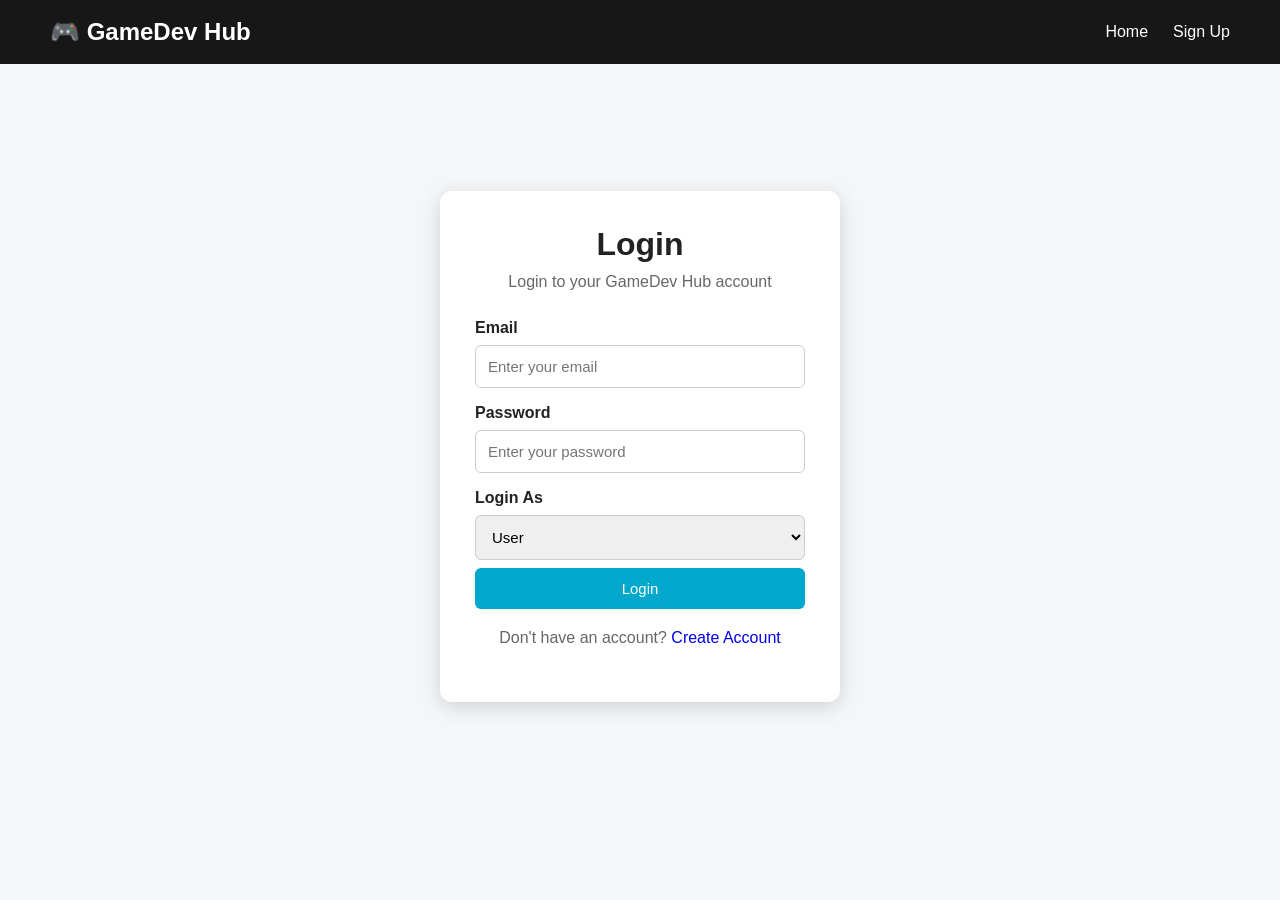
==== admin.html @ 2e7aa478 "Initial project upload" ====
<!DOCTYPE html>
<html lang="en">

<head>

    <meta charset="UTF-8">

    <meta name="viewport"
          content="width=device-width, initial-scale=1.0">

    <title>Admin Dashboard - GameDev Hub</title>

    <link rel="stylesheet" href="style.css">

</head>


<body>


    <header>

        <div class="logo">
            🎮 GameDev Hub
        </div>

        <nav>

            <a href="admin.html">
                Dashboard
            </a>

            <a href="#" onclick="logout()">
                Logout
            </a>

        </nav>

    </header>


    <main class="admin-container">

        <h1>Admin Dashboard</h1>

        <p>
            Welcome, Admin!
        </p>


        <!-- ADMIN OPTIONS -->

        <section class="admin-grid">


            <!-- ADD GAME -->

            <div class="admin-card">

                <h2>➕ Add Game</h2>

                <form onsubmit="addGame(event)">

                    <input
                        type="text"
                        id="gameName"
                        placeholder="Game Name"
                        required
                    >

                    <input
                        type="text"
                        id="developer"
                        placeholder="Developer Name"
                        required
                    >

                    <input
                        type="text"
                        id="genre"
                        placeholder="Genre"
                        required
                    >

                    <button type="submit">
                        Add Game
                    </button>

                </form>

            </div>


            <!-- GAME LIST -->

            <div class="admin-card">

                <h2>🎮 Games</h2>

                <div id="gameList">

                </div>

            </div>


            <!-- USERS -->

            <div class="admin-card">

                <h2>👥 Registered Users</h2>

                <div id="userList">

                </div>

            </div>


        </section>

    </main>


    <script>


        /*
            CHECK ADMIN LOGIN
        */

        if (
            localStorage.getItem("loggedIn") !== "true" ||
            localStorage.getItem("role") !== "admin"
        ) {

            window.location.href = "login.html";

        }


        /*
            ADD GAME
        */

        function addGame(event) {

            event.preventDefault();


            let gameName =
                document.getElementById("gameName").value;

            let developer =
                document.getElementById("developer").value;

            let genre =
                document.getElementById("genre").value;


            let games =
                JSON.parse(
                    localStorage.getItem("games")
                ) || [];


            let game = {

                name: gameName,

                developer: developer,

                genre: genre

            };


            games.push(game);


            localStorage.setItem(
                "games",
                JSON.stringify(games)
            );


            alert("Game added successfully!");


            document.getElementById("gameName").value = "";

            document.getElementById("developer").value = "";

            document.getElementById("genre").value = "";


            displayGames();

        }


        /*
            DISPLAY GAMES
        */

        function displayGames() {

            let games =
                JSON.parse(
                    localStorage.getItem("games")
                ) || [];


            let gameList =
                document.getElementById("gameList");


            gameList.innerHTML = "";


            if (games.length === 0) {

                gameList.innerHTML =
                    "<p>No games available.</p>";

                return;

            }


            games.forEach(function(game, index) {

                gameList.innerHTML += `

                    <div class="game-item">

                        <h3>${game.name}</h3>

                        <p>
                            Developer: ${game.developer}
                        </p>

                        <p>
                            Genre: ${game.genre}
                        </p>

                        <button
                            onclick="deleteGame(${index})">
                            Delete
                        </button>

                    </div>

                `;

            });

        }


        /*
            DELETE GAME
        */

        function deleteGame(index) {

            let games =
                JSON.parse(
                    localStorage.getItem("games")
                ) || [];


            games.splice(index, 1);


            localStorage.setItem(
                "games",
                JSON.stringify(games)
            );


            displayGames();

        }


        /*
            DISPLAY USERS
        */

        function displayUsers() {

            let users =
                JSON.parse(
                    localStorage.getItem("users")
                ) || [];


            let userList =
                document.getElementById("userList");


            userList.innerHTML = "";


            if (users.length === 0) {

                userList.innerHTML =
                    "<p>No registered users.</p>";

                return;

            }


            users.forEach(function(user) {

                userList.innerHTML += `

                    <div class="game-item">

                        <p>
                            <strong>Name:</strong>
                            ${user.name}
                        </p>

                        <p>
                            <strong>Email:</strong>
                            ${user.email}
                        </p>

                    </div>

                `;

            });

        }


        /*
            LOGOUT
        */

        function logout() {

            localStorage.removeItem("loggedIn");

            localStorage.removeItem("role");

            localStorage.removeItem("userEmail");

            window.location.href =
                "index.html";

        }


        /*
            LOAD DATA
        */

        displayGames();

        displayUsers();

    </script>


</body>

</html>
---- style.css ----
/* =========================
   GENERAL
========================= */

* {
    margin: 0;
    padding: 0;
    box-sizing: border-box;
}

body {
    font-family: Arial, sans-serif;

    background: #f4f6f8;

    color: #222;

    min-height: 100vh;
}

a {
    text-decoration: none;
}


/* =========================
   HEADER
========================= */

header {

    display: flex;

    justify-content: space-between;

    align-items: center;

    padding: 18px 50px;

    background: #171717;

    color: white;
}

.logo {

    font-size: 24px;

    font-weight: bold;
}

nav {

    display: flex;

    gap: 25px;

    align-items: center;
}

nav a {

    color: white;

    font-size: 16px;
}

nav a:hover {

    color: #00bcd4;
}


/* =========================
   BUTTON
========================= */

button {

    background: #00a8cc;

    color: white;

    border: none;

    padding: 12px 22px;

    border-radius: 6px;

    cursor: pointer;

    font-size: 15px;

    transition: 0.2s;
}

button:hover {

    background: #0086a3;

    transform: translateY(-1px);
}


/* =========================
   HOME PAGE
========================= */

.hero {

    min-height: 500px;

    display: flex;

    justify-content: center;

    align-items: center;

    text-align: center;

    padding: 40px;
}

.hero-content {

    max-width: 750px;
}

.hero h1 {

    font-size: 50px;

    margin-bottom: 20px;
}

.hero p {

    font-size: 20px;

    line-height: 1.6;

    margin-bottom: 30px;
}

.buttons {

    display: flex;

    justify-content: center;

    gap: 15px;
}


/* =========================
   FEATURES
========================= */

.features {

    display: grid;

    grid-template-columns:
        repeat(3, 1fr);

    gap: 25px;

    padding: 50px;
}

.feature-card {

    background: white;

    padding: 30px;

    border-radius: 10px;

    text-align: center;

    box-shadow:
        0 3px 10px rgba(0, 0, 0, 0.1);
}

.feature-card h2 {

    margin-bottom: 15px;
}

.feature-card p {

    line-height: 1.5;

    margin-bottom: 20px;
}


/* =========================
   LOGIN / SIGNUP
========================= */

.login-container {

    min-height: 85vh;

    display: flex;

    justify-content: center;

    align-items: center;

    padding: 30px;
}

.login-box {

    width: 400px;

    max-width: 100%;

    background: white;

    padding: 35px;

    border-radius: 12px;

    box-shadow:
        0 5px 20px rgba(0, 0, 0, 0.15);
}

.login-box h1 {

    margin-bottom: 10px;

    text-align: center;
}

.login-box > p {

    text-align: center;

    margin-bottom: 20px;

    color: #666;
}

.login-box form {

    display: flex;

    flex-direction: column;

    gap: 8px;
}

.login-box label {

    font-weight: bold;

    margin-top: 8px;
}

input,
select {

    width: 100%;

    padding: 12px;

    border: 1px solid #ccc;

    border-radius: 6px;

    font-size: 15px;

    outline: none;
}

input:focus,
select:focus {

    border-color: #00a8cc;
}


/* =========================
   ADMIN DASHBOARD
========================= */

.admin-container {

    padding: 40px 60px;
}

.admin-container h1 {

    margin-bottom: 10px;
}

.admin-grid {

    display: grid;

    grid-template-columns:
        repeat(3, 1fr);

    gap: 25px;

    margin-top: 30px;
}

.admin-card {

    background: white;

    padding: 25px;

    border-radius: 10px;

    box-shadow:
        0 3px 10px rgba(0, 0, 0, 0.1);
}

.admin-card h2 {

    margin-bottom: 20px;
}

.admin-card form {

    display: flex;

    flex-direction: column;

    gap: 10px;
}

.game-item {

    background: #f1f3f5;

    padding: 15px;

    margin-bottom: 10px;

    border-radius: 6px;
}

.game-item h3 {

    margin-bottom: 8px;
}

.game-item p {

    margin-bottom: 6px;
}


/* =========================
   USER DASHBOARD
========================= */

.user-container {

    padding: 40px 60px;
}

.welcome-box {

    background: white;

    padding: 40px;

    border-radius: 12px;

    text-align: center;

    box-shadow:
        0 3px 10px rgba(0, 0, 0, 0.1);

    margin-bottom: 30px;
}

.welcome-box h1 {

    margin-bottom: 15px;

    font-size: 35px;
}

.welcome-box p {

    margin-bottom: 25px;

    color: #666;
}

.user-features {

    display: grid;

    grid-template-columns:
        repeat(3, 1fr);

    gap: 25px;
}

.big-icon {

    font-size: 50px;

    margin-bottom: 15px;
}


/* =========================
   GAMES PAGE
========================= */

.games-container {

    padding: 40px 60px;
}

.page-title {

    text-align: center;

    margin-bottom: 30px;
}

.page-title h1 {

    font-size: 38px;

    margin-bottom: 10px;
}

.page-title p {

    color: #666;
}


/* SEARCH */

.search-box {

    max-width: 600px;

    margin: 0 auto 35px;
}

.search-box input {

    padding: 15px;

    font-size: 16px;
}


/* GAME GRID */

.games-grid {

    display: grid;

    grid-template-columns:
        repeat(3, 1fr);

    gap: 25px;
}


/* GAME CARD */

.game-card {

    background: white;

    border-radius: 12px;

    overflow: hidden;

    box-shadow:
        0 4px 12px rgba(0, 0, 0, 0.1);

    transition: 0.2s;
}

.game-card:hover {

    transform: translateY(-5px);
}

.game-image {

    height: 150px;

    background: #171717;

    color: white;

    display: flex;

    justify-content: center;

    align-items: center;

    font-size: 60px;
}

.game-content {

    padding: 20px;
}

.game-content h2 {

    margin-bottom: 12px;
}

.game-content p {

    margin-bottom: 8px;

    color: #555;
}

.game-content button {

    margin-top: 10px;
}


/* NO GAMES */

.no-games {

    grid-column: 1 / -1;

    text-align: center;

    padding: 60px;

    background: white;

    border-radius: 10px;
}


/* =========================
   FOOTER
========================= */

footer {

    text-align: center;

    padding: 20px;

    background: #171717;

    color: white;

    margin-top: 40px;
}


/* =========================
   MOBILE
========================= */

@media (max-width: 900px) {

    .features,
    .admin-grid,
    .user-features,
    .games-grid {

        grid-template-columns: 1fr 1fr;
    }

}


@media (max-width: 600px) {

    header {

        flex-direction: column;

        gap: 15px;

        padding: 20px;
    }

    nav {

        gap: 15px;

        flex-wrap: wrap;

        justify-content: center;
    }

    .features,
    .admin-grid,
    .user-features,
    .games-grid {

        grid-template-columns: 1fr;
    }

    .hero h1 {

        font-size: 35px;
    }

    .hero p {

        font-size: 17px;
    }

    .admin-container,
    .user-container,
    .games-container {

        padding: 25px 20px;
    }

    .welcome-box h1 {

        font-size: 28px;
    }

}
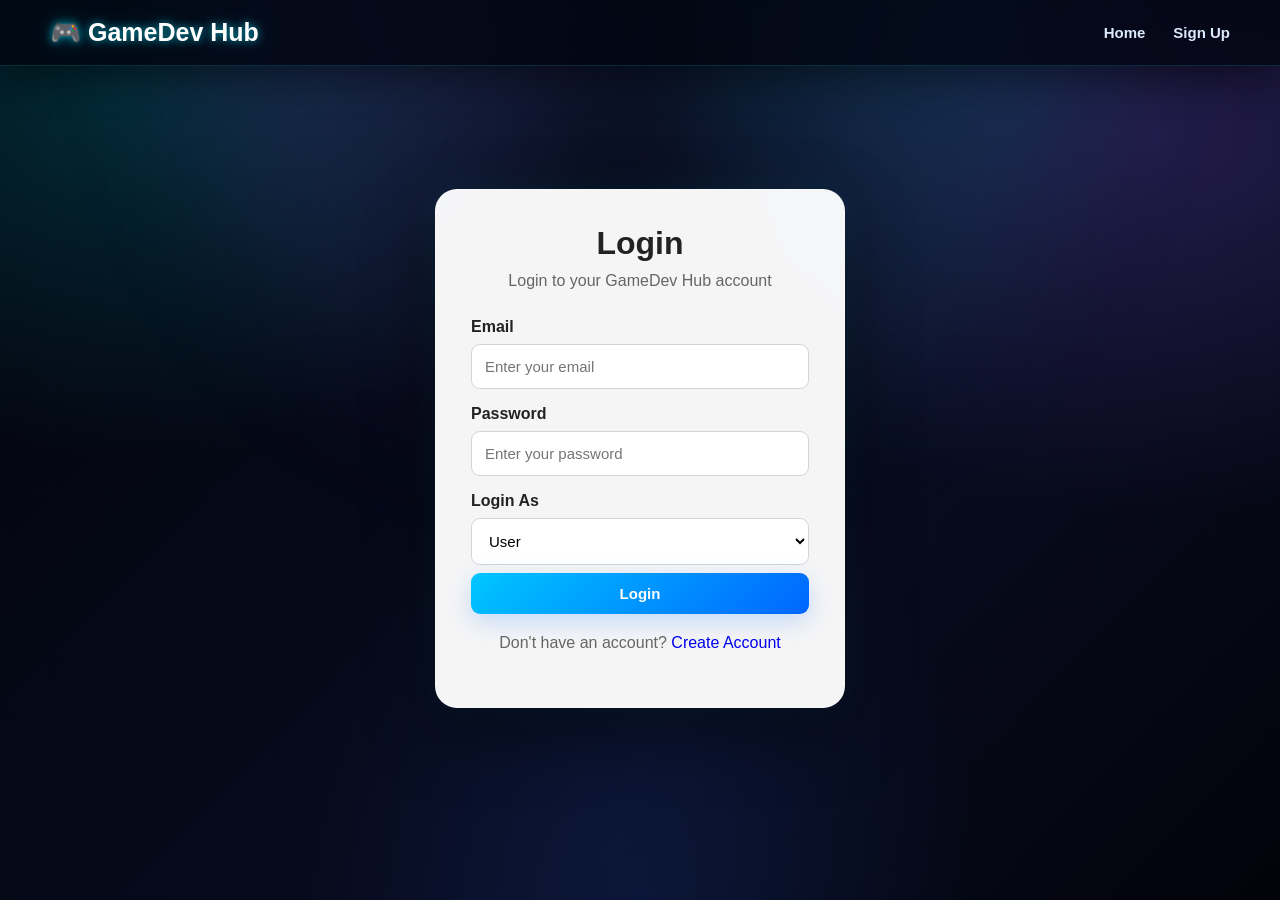
==== commit ae020a84: "Updated gaming frontend project" ====
--- a/admin.html
+++ b/admin.html
@@ -18,353 +18,401 @@
 <body>
 
 
-    <header>
-
-        <div class="logo">
-            🎮 GameDev Hub
-        </div>
-
-        <nav>
-
-            <a href="admin.html">
-                Dashboard
-            </a>
-
-            <a href="#" onclick="logout()">
-                Logout
-            </a>
-
-        </nav>
-
-    </header>
-
-
-    <main class="admin-container">
-
-        <h1>Admin Dashboard</h1>
-
-        <p>
-            Welcome, Admin!
-        </p>
-
-
-        <!-- ADMIN OPTIONS -->
-
-        <section class="admin-grid">
-
-
-            <!-- ADD GAME -->
-
-            <div class="admin-card">
-
-                <h2>➕ Add Game</h2>
-
-                <form onsubmit="addGame(event)">
+<!-- =========================================
+     HEADER
+========================================= -->
+
+<header>
+
+    <div class="logo">
+        🎮 GameDev Hub
+    </div>
+
+    <nav>
+
+        <a href="admin.html">
+            Dashboard
+        </a>
+
+        <a href="index.html"
+           onclick="logout()">
+            Logout
+        </a>
+
+    </nav>
+
+</header>
+
+
+
+<!-- =========================================
+     ADMIN DASHBOARD
+========================================= -->
+
+<main class="admin-container">
+
+
+    <!-- HEADER -->
+
+    <div class="admin-heading">
+
+        <div>
+
+            <div class="admin-badge">
+                ⚡ ADMIN CONTROL CENTER
+            </div>
+
+            <h1>
+                Admin Dashboard
+            </h1>
+
+            <p>
+                Manage games, tournaments and registered users.
+            </p>
+
+        </div>
+
+    </div>
+
+
+
+    <!-- =====================================
+         STATS
+    ====================================== -->
+
+    <section class="admin-stats">
+
+
+        <div class="stat-card">
+
+            <div class="stat-icon">
+                🎮
+            </div>
+
+            <div>
+
+                <span>
+                    Total Games
+                </span>
+
+                <strong id="gameCount">
+                    0
+                </strong>
+
+            </div>
+
+        </div>
+
+
+
+        <div class="stat-card">
+
+            <div class="stat-icon">
+                🏆
+            </div>
+
+            <div>
+
+                <span>
+                    Tournaments
+                </span>
+
+                <strong id="matchCount">
+                    0
+                </strong>
+
+            </div>
+
+        </div>
+
+
+
+        <div class="stat-card">
+
+            <div class="stat-icon">
+                👥
+            </div>
+
+            <div>
+
+                <span>
+                    Registered Users
+                </span>
+
+                <strong id="userCount">
+                    0
+                </strong>
+
+            </div>
+
+        </div>
+
+
+    </section>
+
+
+
+    <!-- =====================================
+         ADMIN GRID
+    ====================================== -->
+
+    <section class="admin-grid">
+
+
+        <!-- =================================
+             ADD GAME
+        ================================== -->
+
+        <div class="admin-card">
+
+            <div class="card-icon">
+                🎮
+            </div>
+
+            <h2>
+                Add New Game
+            </h2>
+
+            <p class="card-description">
+                Add a new game to the GameDev Hub platform.
+            </p>
+
+
+            <form onsubmit="addGame(event)">
+
+
+                <input
+                    type="text"
+                    id="gameName"
+                    placeholder="Game Name"
+                    required
+                >
+
+
+                <input
+                    type="text"
+                    id="developer"
+                    placeholder="Developer Name"
+                    required
+                >
+
+
+                <input
+                    type="text"
+                    id="genre"
+                    placeholder="Genre"
+                    required
+                >
+
+
+                <button type="submit">
+                    ➕ Add Game
+                </button>
+
+
+            </form>
+
+        </div>
+
+
+
+        <!-- =================================
+             CREATE MATCH
+        ================================== -->
+
+        <div class="admin-card match-admin-card">
+
+            <div class="card-icon match-icon">
+                🏆
+            </div>
+
+            <h2>
+                Create Tournament
+            </h2>
+
+            <p class="card-description">
+                Create a new gaming tournament with prize pool and venue.
+            </p>
+
+
+            <form onsubmit="createMatch(event)">
+
+
+                <input
+                    type="text"
+                    id="matchName"
+                    placeholder="Tournament Name"
+                    required
+                >
+
+
+                <input
+                    type="text"
+                    id="matchGame"
+                    placeholder="Game Name e.g. BGMI"
+                    required
+                >
+
+
+                <div class="form-row">
 
                     <input
-                        type="text"
-                        id="gameName"
-                        placeholder="Game Name"
+                        type="number"
+                        id="prizePool"
+                        placeholder="Prize Pool ₹"
+                        min="0"
                         required
                     >
 
+
                     <input
-                        type="text"
-                        id="developer"
-                        placeholder="Developer Name"
+                        type="number"
+                        id="entryFee"
+                        placeholder="Entry Fee ₹"
+                        min="0"
                         required
                     >
 
+                </div>
+
+
+                <input
+                    type="text"
+                    id="venue"
+                    placeholder="Venue"
+                    required
+                >
+
+
+                <div class="form-row">
+
                     <input
-                        type="text"
-                        id="genre"
-                        placeholder="Genre"
+                        type="date"
+                        id="matchDate"
                         required
                     >
 
-                    <button type="submit">
-                        Add Game
-                    </button>
-
-                </form>
-
-            </div>
-
-
-            <!-- GAME LIST -->
-
-            <div class="admin-card">
-
-                <h2>🎮 Games</h2>
-
-                <div id="gameList">
+
+                    <input
+                        type="time"
+                        id="matchTime"
+                        required
+                    >
 
                 </div>
 
-            </div>
-
-
-            <!-- USERS -->
-
-            <div class="admin-card">
-
-                <h2>👥 Registered Users</h2>
-
-                <div id="userList">
-
-                </div>
-
-            </div>
-
-
-        </section>
-
-    </main>
-
-
-    <script>
-
-
-        /*
-            CHECK ADMIN LOGIN
-        */
-
-        if (
-            localStorage.getItem("loggedIn") !== "true" ||
-            localStorage.getItem("role") !== "admin"
-        ) {
-
-            window.location.href = "login.html";
-
-        }
-
-
-        /*
-            ADD GAME
-        */
-
-        function addGame(event) {
-
-            event.preventDefault();
-
-
-            let gameName =
-                document.getElementById("gameName").value;
-
-            let developer =
-                document.getElementById("developer").value;
-
-            let genre =
-                document.getElementById("genre").value;
-
-
-            let games =
-                JSON.parse(
-                    localStorage.getItem("games")
-                ) || [];
-
-
-            let game = {
-
-                name: gameName,
-
-                developer: developer,
-
-                genre: genre
-
-            };
-
-
-            games.push(game);
-
-
-            localStorage.setItem(
-                "games",
-                JSON.stringify(games)
-            );
-
-
-            alert("Game added successfully!");
-
-
-            document.getElementById("gameName").value = "";
-
-            document.getElementById("developer").value = "";
-
-            document.getElementById("genre").value = "";
-
-
-            displayGames();
-
-        }
-
-
-        /*
-            DISPLAY GAMES
-        */
-
-        function displayGames() {
-
-            let games =
-                JSON.parse(
-                    localStorage.getItem("games")
-                ) || [];
-
-
-            let gameList =
-                document.getElementById("gameList");
-
-
-            gameList.innerHTML = "";
-
-
-            if (games.length === 0) {
-
-                gameList.innerHTML =
-                    "<p>No games available.</p>";
-
-                return;
-
-            }
-
-
-            games.forEach(function(game, index) {
-
-                gameList.innerHTML += `
-
-                    <div class="game-item">
-
-                        <h3>${game.name}</h3>
-
-                        <p>
-                            Developer: ${game.developer}
-                        </p>
-
-                        <p>
-                            Genre: ${game.genre}
-                        </p>
-
-                        <button
-                            onclick="deleteGame(${index})">
-                            Delete
-                        </button>
-
-                    </div>
-
-                `;
-
-            });
-
-        }
-
-
-        /*
-            DELETE GAME
-        */
-
-        function deleteGame(index) {
-
-            let games =
-                JSON.parse(
-                    localStorage.getItem("games")
-                ) || [];
-
-
-            games.splice(index, 1);
-
-
-            localStorage.setItem(
-                "games",
-                JSON.stringify(games)
-            );
-
-
-            displayGames();
-
-        }
-
-
-        /*
-            DISPLAY USERS
-        */
-
-        function displayUsers() {
-
-            let users =
-                JSON.parse(
-                    localStorage.getItem("users")
-                ) || [];
-
-
-            let userList =
-                document.getElementById("userList");
-
-
-            userList.innerHTML = "";
-
-
-            if (users.length === 0) {
-
-                userList.innerHTML =
-                    "<p>No registered users.</p>";
-
-                return;
-
-            }
-
-
-            users.forEach(function(user) {
-
-                userList.innerHTML += `
-
-                    <div class="game-item">
-
-                        <p>
-                            <strong>Name:</strong>
-                            ${user.name}
-                        </p>
-
-                        <p>
-                            <strong>Email:</strong>
-                            ${user.email}
-                        </p>
-
-                    </div>
-
-                `;
-
-            });
-
-        }
-
-
-        /*
-            LOGOUT
-        */
-
-        function logout() {
-
-            localStorage.removeItem("loggedIn");
-
-            localStorage.removeItem("role");
-
-            localStorage.removeItem("userEmail");
-
-            window.location.href =
-                "index.html";
-
-        }
-
-
-        /*
-            LOAD DATA
-        */
-
-        displayGames();
-
-        displayUsers();
-
-    </script>
+
+                <input
+                    type="number"
+                    id="maxPlayers"
+                    placeholder="Maximum Players"
+                    min="1"
+                    required
+                >
+
+
+                <button
+                    type="submit"
+                    class="create-match-btn">
+
+                    🏆 Create Tournament
+
+                </button>
+
+
+            </form>
+
+        </div>
+
+
+
+        <!-- =================================
+             GAMES
+        ================================== -->
+
+        <div class="admin-card">
+
+            <div class="card-icon">
+                🎮
+            </div>
+
+            <h2>
+                Available Games
+            </h2>
+
+            <div id="gameList">
+
+            </div>
+
+        </div>
+
+
+
+        <!-- =================================
+             MATCHES
+        ================================== -->
+
+        <div class="admin-card">
+
+            <div class="card-icon">
+                🏆
+            </div>
+
+            <h2>
+                Tournaments
+            </h2>
+
+            <div id="matchList">
+
+            </div>
+
+        </div>
+
+
+
+        <!-- =================================
+             USERS
+        ================================== -->
+
+        <div class="admin-card admin-wide">
+
+            <div class="card-icon">
+                👥
+            </div>
+
+            <h2>
+                Registered Users
+            </h2>
+
+            <div id="userList">
+
+            </div>
+
+        </div>
+
+
+    </section>
+
+
+</main>
+
+
+
+<!-- =========================================
+     FOOTER
+========================================= -->
+
+<footer>
+
+    <p>
+        © 2026 GameDev Hub | SDC Project
+    </p>
+
+</footer>
+
+
+
+<script src="script.js"></script>
 
 
 </body>
--- a/style.css
+++ b/style.css
@@ -1,638 +1,3301 @@
-/* =========================
-   GENERAL
-========================= */
+/* =====================================================
+   GAMEDEV HUB
+   PREMIUM ESPORTS / GAMING UI
+===================================================== */
+
+
+/* =====================================================
+   RESET
+===================================================== */
 
 * {
+
     margin: 0;
+
     padding: 0;
+
     box-sizing: border-box;
-}
+
+}
+
+
+html {
+
+    scroll-behavior: smooth;
+
+}
+
 
 body {
-    font-family: Arial, sans-serif;
-
-    background: #f4f6f8;
-
-    color: #222;
+
+    font-family:
+        Arial,
+        Helvetica,
+        sans-serif;
 
     min-height: 100vh;
-}
+
+    color: #ffffff;
+
+    overflow-x: hidden;
+
+    position: relative;
+
+    background:
+
+        radial-gradient(
+            ellipse at 10% 10%,
+            rgba(0, 229, 255, 0.17),
+            transparent 32%
+        ),
+
+        radial-gradient(
+            ellipse at 90% 15%,
+            rgba(139, 92, 246, 0.20),
+            transparent 35%
+        ),
+
+        radial-gradient(
+            ellipse at 50% 100%,
+            rgba(37, 99, 235, 0.14),
+            transparent 38%
+        ),
+
+        linear-gradient(
+            135deg,
+            #02030a 0%,
+            #050816 35%,
+            #080b1e 65%,
+            #02030a 100%
+        );
+
+    background-attachment:
+        fixed;
+
+}
+
 
 a {
+
     text-decoration: none;
-}
-
-
-/* =========================
+
+}
+
+
+/* =====================================================
+   FUTURISTIC GRID
+===================================================== */
+
+body::before {
+
+    content: "";
+
+    position: fixed;
+
+    inset: 0;
+
+    pointer-events: none;
+
+    z-index: -5;
+
+    opacity: 0.30;
+
+    background-image:
+
+        linear-gradient(
+            rgba(0, 229, 255, 0.06) 1px,
+            transparent 1px
+        ),
+
+        linear-gradient(
+            90deg,
+            rgba(0, 229, 255, 0.06) 1px,
+            transparent 1px
+        );
+
+    background-size:
+        55px 55px;
+
+    mask-image:
+        linear-gradient(
+            to bottom,
+            black 0%,
+            rgba(0,0,0,0.7) 55%,
+            transparent 100%
+        );
+
+}
+
+
+/* =====================================================
+   MOVING AURORA
+===================================================== */
+
+body::after {
+
+    content: "";
+
+    position: fixed;
+
+    width: 900px;
+
+    height: 900px;
+
+    top: -430px;
+
+    left: 50%;
+
+    transform:
+        translateX(-50%);
+
+    border-radius: 50%;
+
+    pointer-events: none;
+
+    z-index: -4;
+
+    background:
+
+        conic-gradient(
+            from 0deg,
+            transparent,
+            rgba(0,229,255,0.13),
+            transparent,
+            rgba(139,92,246,0.16),
+            transparent
+        );
+
+    filter:
+        blur(70px);
+
+    animation:
+        aurora 20s linear infinite;
+
+}
+
+
+@keyframes aurora {
+
+    0% {
+
+        transform:
+            translateX(-50%)
+            rotate(0deg)
+            scale(1);
+
+    }
+
+    50% {
+
+        transform:
+            translateX(-50%)
+            rotate(180deg)
+            scale(1.15);
+
+    }
+
+    100% {
+
+        transform:
+            translateX(-50%)
+            rotate(360deg)
+            scale(1);
+
+    }
+
+}
+
+
+/* =====================================================
    HEADER
-========================= */
+===================================================== */
 
 header {
 
-    display: flex;
-
-    justify-content: space-between;
-
-    align-items: center;
-
-    padding: 18px 50px;
-
-    background: #171717;
-
-    color: white;
-}
+    display:
+        flex;
+
+    justify-content:
+        space-between;
+
+    align-items:
+        center;
+
+    padding:
+        18px 50px;
+
+    background:
+        rgba(2,4,15,0.80);
+
+    backdrop-filter:
+        blur(20px);
+
+    -webkit-backdrop-filter:
+        blur(20px);
+
+    border-bottom:
+        1px solid
+        rgba(0,229,255,0.16);
+
+    box-shadow:
+        0 10px 40px
+        rgba(0,0,0,0.45);
+
+    position:
+        sticky;
+
+    top:
+        0;
+
+    z-index:
+        1000;
+
+}
+
 
 .logo {
 
-    font-size: 24px;
-
-    font-weight: bold;
-}
+    font-size:
+        25px;
+
+    font-weight:
+        bold;
+
+    color:
+        #ffffff;
+
+    text-shadow:
+
+        0 0 8px
+        rgba(0,229,255,0.65),
+
+        0 0 25px
+        rgba(0,229,255,0.25);
+
+    animation:
+        logoGlow 3s ease-in-out infinite;
+
+}
+
+
+@keyframes logoGlow {
+
+    0%,
+    100% {
+
+        text-shadow:
+            0 0 8px
+            rgba(0,229,255,0.5);
+
+    }
+
+    50% {
+
+        text-shadow:
+
+            0 0 10px
+            rgba(0,229,255,0.9),
+
+            0 0 30px
+            rgba(0,229,255,0.45);
+
+    }
+
+}
+
 
 nav {
 
-    display: flex;
-
-    gap: 25px;
-
-    align-items: center;
-}
+    display:
+        flex;
+
+    gap:
+        28px;
+
+    align-items:
+        center;
+
+}
+
 
 nav a {
 
-    color: white;
-
-    font-size: 16px;
-}
+    color:
+        #dbeafe;
+
+    font-size:
+        15px;
+
+    font-weight:
+        600;
+
+    position:
+        relative;
+
+    transition:
+        0.3s;
+
+}
+
+
+nav a::after {
+
+    content:
+        "";
+
+    position:
+        absolute;
+
+    width:
+        0;
+
+    height:
+        2px;
+
+    left:
+        0;
+
+    bottom:
+        -7px;
+
+    background:
+        #00e5ff;
+
+    box-shadow:
+        0 0 10px
+        #00e5ff;
+
+    transition:
+        0.3s;
+
+}
+
 
 nav a:hover {
 
-    color: #00bcd4;
-}
-
-
-/* =========================
-   BUTTON
-========================= */
+    color:
+        #00e5ff;
+
+}
+
+
+nav a:hover::after,
+nav .active-link::after {
+
+    width:
+        100%;
+
+}
+
+
+/* =====================================================
+   BUTTONS
+===================================================== */
 
 button {
 
-    background: #00a8cc;
-
-    color: white;
-
-    border: none;
-
-    padding: 12px 22px;
-
-    border-radius: 6px;
-
-    cursor: pointer;
-
-    font-size: 15px;
-
-    transition: 0.2s;
-}
+    border:
+        none;
+
+    padding:
+        12px 22px;
+
+    border-radius:
+        9px;
+
+    cursor:
+        pointer;
+
+    color:
+        white;
+
+    font-size:
+        15px;
+
+    font-weight:
+        700;
+
+    background:
+
+        linear-gradient(
+            135deg,
+            #00c6ff,
+            #0066ff
+        );
+
+    box-shadow:
+
+        0 8px 25px
+        rgba(0,114,255,0.20);
+
+    transition:
+        0.3s;
+
+}
+
 
 button:hover {
 
-    background: #0086a3;
-
-    transform: translateY(-1px);
-}
-
-
-/* =========================
-   HOME PAGE
-========================= */
+    transform:
+        translateY(-3px);
+
+    box-shadow:
+
+        0 12px 35px
+        rgba(0,198,255,0.30);
+
+}
+
+
+button:disabled {
+
+    cursor:
+        not-allowed;
+
+    opacity:
+        0.7;
+
+    transform:
+        none;
+
+    box-shadow:
+        none;
+
+}
+
+
+/* =====================================================
+   HOME
+===================================================== */
 
 .hero {
 
-    min-height: 500px;
-
-    display: flex;
-
-    justify-content: center;
-
-    align-items: center;
-
-    text-align: center;
-
-    padding: 40px;
-}
+    min-height:
+        570px;
+
+    display:
+        flex;
+
+    justify-content:
+        center;
+
+    align-items:
+        center;
+
+    text-align:
+        center;
+
+    padding:
+        50px 25px;
+
+}
+
 
 .hero-content {
 
-    max-width: 750px;
-}
+    max-width:
+        850px;
+
+}
+
 
 .hero h1 {
 
-    font-size: 50px;
-
-    margin-bottom: 20px;
-}
+    font-size:
+        58px;
+
+    margin-bottom:
+        20px;
+
+    background:
+
+        linear-gradient(
+            90deg,
+            #ffffff,
+            #00e5ff,
+            #8b5cf6,
+            #ffffff
+        );
+
+    background-size:
+        250% auto;
+
+    -webkit-background-clip:
+        text;
+
+    background-clip:
+        text;
+
+    -webkit-text-fill-color:
+        transparent;
+
+    animation:
+        titleShine 5s linear infinite;
+
+}
+
+
+@keyframes titleShine {
+
+    0% {
+
+        background-position:
+            0% center;
+
+    }
+
+    100% {
+
+        background-position:
+            250% center;
+
+    }
+
+}
+
 
 .hero p {
 
-    font-size: 20px;
-
-    line-height: 1.6;
-
-    margin-bottom: 30px;
-}
+    color:
+        #b8c5dc;
+
+    font-size:
+        19px;
+
+    line-height:
+        1.7;
+
+    margin-bottom:
+        30px;
+
+}
+
 
 .buttons {
 
-    display: flex;
-
-    justify-content: center;
-
-    gap: 15px;
-}
-
-
-/* =========================
+    display:
+        flex;
+
+    justify-content:
+        center;
+
+    gap:
+        15px;
+
+    flex-wrap:
+        wrap;
+
+}
+
+
+/* =====================================================
    FEATURES
-========================= */
+===================================================== */
 
 .features {
 
-    display: grid;
+    display:
+        grid;
 
     grid-template-columns:
-        repeat(3, 1fr);
-
-    gap: 25px;
-
-    padding: 50px;
-}
+        repeat(3,1fr);
+
+    gap:
+        25px;
+
+    padding:
+        50px;
+
+    max-width:
+        1400px;
+
+    margin:
+        auto;
+
+}
+
 
 .feature-card {
 
-    background: white;
-
-    padding: 30px;
-
-    border-radius: 10px;
-
-    text-align: center;
+    background:
+
+        linear-gradient(
+            145deg,
+            rgba(255,255,255,0.08),
+            rgba(255,255,255,0.025)
+        );
+
+    padding:
+        35px;
+
+    border-radius:
+        20px;
+
+    text-align:
+        center;
+
+    border:
+        1px solid
+        rgba(255,255,255,0.08);
+
+    backdrop-filter:
+        blur(15px);
 
     box-shadow:
-        0 3px 10px rgba(0, 0, 0, 0.1);
-}
+        0 20px 50px
+        rgba(0,0,0,0.25);
+
+    transition:
+        0.35s;
+
+}
+
+
+.feature-card:hover {
+
+    transform:
+        translateY(-10px);
+
+    border-color:
+        rgba(0,229,255,0.35);
+
+    box-shadow:
+
+        0 25px 60px
+        rgba(0,0,0,0.35),
+
+        0 0 30px
+        rgba(0,229,255,0.08);
+
+}
+
 
 .feature-card h2 {
 
-    margin-bottom: 15px;
-}
+    margin-bottom:
+        15px;
+
+}
+
 
 .feature-card p {
 
-    line-height: 1.5;
-
-    margin-bottom: 20px;
-}
-
-
-/* =========================
-   LOGIN / SIGNUP
-========================= */
+    color:
+        #aab7cc;
+
+    line-height:
+        1.6;
+
+    margin-bottom:
+        20px;
+
+}
+
+
+/* =====================================================
+   LOGIN
+===================================================== */
 
 .login-container {
 
-    min-height: 85vh;
-
-    display: flex;
-
-    justify-content: center;
-
-    align-items: center;
-
-    padding: 30px;
-}
+    min-height:
+        85vh;
+
+    display:
+        flex;
+
+    justify-content:
+        center;
+
+    align-items:
+        center;
+
+    padding:
+        30px;
+
+}
+
 
 .login-box {
 
-    width: 400px;
-
-    max-width: 100%;
-
-    background: white;
-
-    padding: 35px;
-
-    border-radius: 12px;
+    width:
+        410px;
+
+    max-width:
+        100%;
+
+    padding:
+        35px;
+
+    border-radius:
+        22px;
+
+    background:
+        rgba(255,255,255,0.96);
+
+    color:
+        #222;
 
     box-shadow:
-        0 5px 20px rgba(0, 0, 0, 0.15);
-}
+
+        0 25px 70px
+        rgba(0,0,0,0.45),
+
+        0 0 35px
+        rgba(0,229,255,0.08);
+
+    border:
+        1px solid
+        rgba(255,255,255,0.3);
+
+    backdrop-filter:
+        blur(20px);
+
+}
+
 
 .login-box h1 {
 
-    margin-bottom: 10px;
-
-    text-align: center;
-}
+    text-align:
+        center;
+
+    margin-bottom:
+        10px;
+
+}
+
 
 .login-box > p {
 
-    text-align: center;
-
-    margin-bottom: 20px;
-
-    color: #666;
-}
+    text-align:
+        center;
+
+    color:
+        #666;
+
+    margin-bottom:
+        20px;
+
+}
+
 
 .login-box form {
 
-    display: flex;
-
-    flex-direction: column;
-
-    gap: 8px;
-}
+    display:
+        flex;
+
+    flex-direction:
+        column;
+
+    gap:
+        8px;
+
+}
+
 
 .login-box label {
 
-    font-weight: bold;
-
-    margin-top: 8px;
-}
+    font-weight:
+        bold;
+
+    margin-top:
+        8px;
+
+}
+
 
 input,
 select {
 
-    width: 100%;
-
-    padding: 12px;
-
-    border: 1px solid #ccc;
-
-    border-radius: 6px;
-
-    font-size: 15px;
-
-    outline: none;
-}
+    width:
+        100%;
+
+    padding:
+        13px;
+
+    border:
+        1px solid
+        #d1d5db;
+
+    border-radius:
+        9px;
+
+    font-size:
+        15px;
+
+    outline:
+        none;
+
+    background:
+        #ffffff;
+
+    transition:
+        0.3s;
+
+}
+
 
 input:focus,
 select:focus {
 
-    border-color: #00a8cc;
-}
-
-
-/* =========================
-   ADMIN DASHBOARD
-========================= */
+    border-color:
+        #00bcd4;
+
+    box-shadow:
+        0 0 0 3px
+        rgba(0,188,212,0.12);
+
+}
+
+
+/* =====================================================
+   ADMIN
+===================================================== */
 
 .admin-container {
 
-    padding: 40px 60px;
-}
-
-.admin-container h1 {
-
-    margin-bottom: 10px;
-}
+    max-width:
+        1500px;
+
+    margin:
+        auto;
+
+    padding:
+        45px 55px;
+
+}
+
+
+.admin-heading {
+
+    margin-bottom:
+        30px;
+
+}
+
+
+.admin-heading h1 {
+
+    font-size:
+        40px;
+
+    margin:
+        12px 0 8px;
+
+}
+
+
+.admin-heading p {
+
+    color:
+        #94a3b8;
+
+}
+
+
+.admin-badge {
+
+    display:
+        inline-block;
+
+    padding:
+        8px 14px;
+
+    border-radius:
+        30px;
+
+    font-size:
+        11px;
+
+    font-weight:
+        bold;
+
+    letter-spacing:
+        1px;
+
+    background:
+        rgba(0,229,255,0.10);
+
+    color:
+        #67e8f9;
+
+    border:
+        1px solid
+        rgba(0,229,255,0.25);
+
+}
+
+
+/* =====================================================
+   ADMIN STATS
+===================================================== */
+
+.admin-stats {
+
+    display:
+        grid;
+
+    grid-template-columns:
+        repeat(3,1fr);
+
+    gap:
+        20px;
+
+    margin-bottom:
+        28px;
+
+}
+
+
+.stat-card {
+
+    display:
+        flex;
+
+    align-items:
+        center;
+
+    gap:
+        15px;
+
+    padding:
+        20px;
+
+    border-radius:
+        18px;
+
+    background:
+
+        linear-gradient(
+            135deg,
+            rgba(255,255,255,0.08),
+            rgba(255,255,255,0.025)
+        );
+
+    border:
+        1px solid
+        rgba(255,255,255,0.08);
+
+    backdrop-filter:
+        blur(15px);
+
+}
+
+
+.stat-icon {
+
+    width:
+        52px;
+
+    height:
+        52px;
+
+    display:
+        flex;
+
+    justify-content:
+        center;
+
+    align-items:
+        center;
+
+    border-radius:
+        14px;
+
+    background:
+        rgba(0,229,255,0.10);
+
+    font-size:
+        25px;
+
+}
+
+
+.stat-card span {
+
+    display:
+        block;
+
+    color:
+        #94a3b8;
+
+    font-size:
+        12px;
+
+    margin-bottom:
+        4px;
+
+}
+
+
+.stat-card strong {
+
+    font-size:
+        26px;
+
+}
+
+
+/* =====================================================
+   ADMIN GRID
+===================================================== */
 
 .admin-grid {
 
-    display: grid;
+    display:
+        grid;
 
     grid-template-columns:
-        repeat(3, 1fr);
-
-    gap: 25px;
-
-    margin-top: 30px;
-}
+        repeat(2,1fr);
+
+    gap:
+        25px;
+
+}
+
 
 .admin-card {
 
-    background: white;
-
-    padding: 25px;
-
-    border-radius: 10px;
+    background:
+
+        linear-gradient(
+            145deg,
+            rgba(255,255,255,0.97),
+            rgba(242,248,255,0.95)
+        );
+
+    color:
+        #222;
+
+    padding:
+        28px;
+
+    border-radius:
+        20px;
+
+    border:
+        1px solid
+        rgba(255,255,255,0.20);
 
     box-shadow:
-        0 3px 10px rgba(0, 0, 0, 0.1);
-}
+
+        0 20px 55px
+        rgba(0,0,0,0.30);
+
+    transition:
+        0.3s;
+
+}
+
+
+.admin-card:hover {
+
+    transform:
+        translateY(-4px);
+
+    box-shadow:
+
+        0 25px 65px
+        rgba(0,0,0,0.35);
+
+}
+
+
+.admin-wide {
+
+    grid-column:
+        1 / -1;
+
+}
+
 
 .admin-card h2 {
 
-    margin-bottom: 20px;
-}
+    margin-bottom:
+        8px;
+
+}
+
+
+.card-icon {
+
+    width:
+        55px;
+
+    height:
+        55px;
+
+    display:
+        flex;
+
+    align-items:
+        center;
+
+    justify-content:
+        center;
+
+    border-radius:
+        15px;
+
+    background:
+        linear-gradient(
+            135deg,
+            #e0faff,
+            #ede9fe
+        );
+
+    font-size:
+        27px;
+
+    margin-bottom:
+        15px;
+
+}
+
+
+.card-description {
+
+    color:
+        #6b7280;
+
+    line-height:
+        1.5;
+
+    margin-bottom:
+        20px;
+
+}
+
 
 .admin-card form {
 
-    display: flex;
-
-    flex-direction: column;
-
-    gap: 10px;
-}
+    display:
+        flex;
+
+    flex-direction:
+        column;
+
+    gap:
+        10px;
+
+}
+
+
+.form-row {
+
+    display:
+        grid;
+
+    grid-template-columns:
+        1fr 1fr;
+
+    gap:
+        10px;
+
+}
+
+
+.create-match-btn {
+
+    background:
+
+        linear-gradient(
+            135deg,
+            #7c3aed,
+            #2563eb
+        );
+
+}
+
+
+.create-match-btn:hover {
+
+    box-shadow:
+        0 12px 35px
+        rgba(124,58,237,0.30);
+
+}
+
+
+/* =====================================================
+   GAME ITEMS ADMIN
+===================================================== */
 
 .game-item {
 
-    background: #f1f3f5;
-
-    padding: 15px;
-
-    margin-bottom: 10px;
-
-    border-radius: 6px;
-}
-
-.game-item h3 {
-
-    margin-bottom: 8px;
-}
-
-.game-item p {
-
-    margin-bottom: 6px;
-}
-
-
-/* =========================
+    display:
+        flex;
+
+    align-items:
+        center;
+
+    gap:
+        12px;
+
+    background:
+        #f4f7fa;
+
+    padding:
+        14px;
+
+    margin-bottom:
+        10px;
+
+    border-radius:
+        12px;
+
+    border:
+        1px solid
+        #e5e7eb;
+
+}
+
+
+.item-icon {
+
+    width:
+        42px;
+
+    height:
+        42px;
+
+    display:
+        flex;
+
+    align-items:
+        center;
+
+    justify-content:
+        center;
+
+    border-radius:
+        10px;
+
+    background:
+        #e0f7ff;
+
+}
+
+
+.item-info {
+
+    flex:
+        1;
+
+}
+
+
+.item-info h3 {
+
+    margin-bottom:
+        4px;
+
+}
+
+
+.item-info p {
+
+    color:
+        #6b7280;
+
+    font-size:
+        13px;
+
+}
+
+
+.item-info span {
+
+    display:
+        inline-block;
+
+    margin-top:
+        5px;
+
+    padding:
+        4px 8px;
+
+    background:
+        #e0f2fe;
+
+    color:
+        #0369a1;
+
+    border-radius:
+        20px;
+
+    font-size:
+        10px;
+
+    font-weight:
+        bold;
+
+}
+
+
+.delete-button {
+
+    padding:
+        9px 12px;
+
+    background:
+        linear-gradient(
+            135deg,
+            #ef4444,
+            #dc2626
+        );
+
+    font-size:
+        12px;
+
+}
+
+
+.full-delete {
+
+    width:
+        100%;
+
+    margin-top:
+        12px;
+
+}
+
+
+.empty-admin {
+
+    text-align:
+        center;
+
+    padding:
+        25px;
+
+    color:
+        #9ca3af;
+
+}
+
+
+.empty-admin div {
+
+    font-size:
+        35px;
+
+    margin-bottom:
+        8px;
+
+}
+
+
+/* =====================================================
+   ADMIN MATCH
+===================================================== */
+
+.admin-match-item {
+
+    padding:
+        16px;
+
+    margin-bottom:
+        12px;
+
+    border-radius:
+        14px;
+
+    background:
+        linear-gradient(
+            135deg,
+            #f0f9ff,
+            #f5f3ff
+        );
+
+    border:
+        1px solid
+        #e0e7ff;
+
+}
+
+
+.admin-match-top {
+
+    display:
+        flex;
+
+    align-items:
+        center;
+
+    gap:
+        12px;
+
+}
+
+
+.admin-match-top h3 {
+
+    margin-bottom:
+        3px;
+
+}
+
+
+.admin-match-top span {
+
+    color:
+        #6366f1;
+
+    font-size:
+        12px;
+
+    font-weight:
+        bold;
+
+}
+
+
+.admin-match-details {
+
+    display:
+        grid;
+
+    grid-template-columns:
+        1fr 1fr;
+
+    gap:
+        8px;
+
+    margin-top:
+        15px;
+
+}
+
+
+.admin-match-details p {
+
+    color:
+        #6b7280;
+
+    font-size:
+        12px;
+
+}
+
+
+/* =====================================================
+   USERS
+===================================================== */
+
+.user-item {
+
+    display:
+        flex;
+
+    align-items:
+        center;
+
+    gap:
+        12px;
+
+    padding:
+        13px;
+
+    margin-bottom:
+        9px;
+
+    background:
+        #f4f7fa;
+
+    border-radius:
+        12px;
+
+}
+
+
+.user-avatar {
+
+    width:
+        43px;
+
+    height:
+        43px;
+
+    display:
+        flex;
+
+    align-items:
+        center;
+
+    justify-content:
+        center;
+
+    border-radius:
+        50%;
+
+    color:
+        white;
+
+    font-weight:
+        bold;
+
+    background:
+        linear-gradient(
+            135deg,
+            #00bcd4,
+            #7c3aed
+        );
+
+}
+
+
+.user-item strong {
+
+    display:
+        block;
+
+}
+
+
+.user-item span {
+
+    display:
+        block;
+
+    color:
+        #6b7280;
+
+    font-size:
+        12px;
+
+    margin-top:
+        3px;
+
+}
+
+
+/* =====================================================
+   GAMES PAGE
+===================================================== */
+
+.games-container {
+
+    max-width:
+        1500px;
+
+    margin:
+        auto;
+
+    padding:
+        35px 55px 60px;
+
+    position:
+        relative;
+
+}
+
+
+.games-container::before {
+
+    content:
+        "";
+
+    position:
+        fixed;
+
+    width:
+        320px;
+
+    height:
+        320px;
+
+    left:
+        -160px;
+
+    top:
+        35%;
+
+    border-radius:
+        50%;
+
+    background:
+        radial-gradient(
+            circle,
+            rgba(0,229,255,0.18),
+            transparent 70%
+        );
+
+    filter:
+        blur(30px);
+
+    pointer-events:
+        none;
+
+    z-index:
+        -2;
+
+    animation:
+        floatGlow 7s ease-in-out infinite;
+
+}
+
+
+.games-container::after {
+
+    content:
+        "";
+
+    position:
+        fixed;
+
+    width:
+        350px;
+
+    height:
+        350px;
+
+    right:
+        -170px;
+
+    bottom:
+        10%;
+
+    border-radius:
+        50%;
+
+    background:
+        radial-gradient(
+            circle,
+            rgba(139,92,246,0.20),
+            transparent 70%
+        );
+
+    filter:
+        blur(35px);
+
+    pointer-events:
+        none;
+
+    z-index:
+        -2;
+
+    animation:
+        floatGlow 9s ease-in-out infinite reverse;
+
+}
+
+
+@keyframes floatGlow {
+
+    0%,
+    100% {
+
+        transform:
+            translateY(0)
+            scale(1);
+
+    }
+
+    50% {
+
+        transform:
+            translateY(-45px)
+            scale(1.15);
+
+    }
+
+}
+
+
+/* =====================================================
+   GAMES HERO
+===================================================== */
+
+.games-hero {
+
+    text-align:
+        center;
+
+    padding:
+        45px 20px 35px;
+
+}
+
+
+.hero-small-badge {
+
+    display:
+        inline-block;
+
+    padding:
+        8px 16px;
+
+    border-radius:
+        30px;
+
+    color:
+        #67e8f9;
+
+    font-size:
+        11px;
+
+    font-weight:
+        bold;
+
+    letter-spacing:
+        1.5px;
+
+    background:
+        rgba(0,229,255,0.08);
+
+    border:
+        1px solid
+        rgba(0,229,255,0.25);
+
+    box-shadow:
+        0 0 25px
+        rgba(0,229,255,0.08);
+
+    margin-bottom:
+        18px;
+
+}
+
+
+.games-hero h1 {
+
+    font-size:
+        55px;
+
+    line-height:
+        1.15;
+
+    margin-bottom:
+        15px;
+
+    background:
+
+        linear-gradient(
+            90deg,
+            #ffffff,
+            #00e5ff,
+            #8b5cf6,
+            #ffffff
+        );
+
+    background-size:
+        250% auto;
+
+    -webkit-background-clip:
+        text;
+
+    background-clip:
+        text;
+
+    -webkit-text-fill-color:
+        transparent;
+
+    animation:
+        titleShine 5s linear infinite;
+
+}
+
+
+.games-hero h1 span {
+
+    color:
+        #00e5ff;
+
+}
+
+
+.games-hero p {
+
+    color:
+        #94a3b8;
+
+    font-size:
+        17px;
+
+}
+
+
+.hero-stats {
+
+    display:
+        flex;
+
+    justify-content:
+        center;
+
+    gap:
+        15px;
+
+    margin-top:
+        28px;
+
+}
+
+
+.hero-stats div {
+
+    min-width:
+        100px;
+
+    padding:
+        12px 18px;
+
+    border-radius:
+        12px;
+
+    background:
+        rgba(255,255,255,0.04);
+
+    border:
+        1px solid
+        rgba(255,255,255,0.07);
+
+}
+
+
+.hero-stats strong {
+
+    display:
+        block;
+
+    font-size:
+        20px;
+
+    margin-bottom:
+        4px;
+
+}
+
+
+.hero-stats span {
+
+    color:
+        #94a3b8;
+
+    font-size:
+        11px;
+
+}
+
+
+/* =====================================================
+   SEARCH
+===================================================== */
+
+.search-box {
+
+    max-width:
+        700px;
+
+    margin:
+        0 auto 45px;
+
+    position:
+        relative;
+
+}
+
+
+.search-box input {
+
+    padding:
+        17px 22px 17px 50px;
+
+    border-radius:
+        40px;
+
+    border:
+        1px solid
+        rgba(255,255,255,0.15);
+
+    background:
+        rgba(255,255,255,0.95);
+
+    box-shadow:
+
+        0 15px 50px
+        rgba(0,0,0,0.35);
+
+}
+
+
+.search-icon {
+
+    position:
+        absolute;
+
+    left:
+        20px;
+
+    top:
+        50%;
+
+    transform:
+        translateY(-50%);
+
+    z-index:
+        2;
+
+    font-size:
+        18px;
+
+}
+
+
+/* =====================================================
+   SECTION
+===================================================== */
+
+.content-section {
+
+    padding:
+        28px;
+
+    margin-bottom:
+        30px;
+
+    border-radius:
+        25px;
+
+    background:
+        linear-gradient(
+            135deg,
+            rgba(255,255,255,0.035),
+            rgba(255,255,255,0.008)
+        );
+
+    border:
+        1px solid
+        rgba(255,255,255,0.04);
+
+    backdrop-filter:
+        blur(5px);
+
+}
+
+
+.section-title {
+
+    display:
+        flex;
+
+    justify-content:
+        space-between;
+
+    align-items:
+        center;
+
+    margin-bottom:
+        25px;
+
+}
+
+
+.section-label {
+
+    color:
+        #00e5ff;
+
+    font-size:
+        10px;
+
+    font-weight:
+        bold;
+
+    letter-spacing:
+        2px;
+
+    margin-bottom:
+        7px;
+
+}
+
+
+.tournament-label {
+
+    color:
+        #a78bfa;
+
+}
+
+
+.section-title h2 {
+
+    font-size:
+        30px;
+
+    margin-bottom:
+        7px;
+
+}
+
+
+.section-title p {
+
+    color:
+        #94a3b8;
+
+}
+
+
+/* =====================================================
+   LIVE BADGE
+===================================================== */
+
+.live-badge {
+
+    padding:
+        9px 16px;
+
+    border-radius:
+        30px;
+
+    background:
+        rgba(239,68,68,0.10);
+
+    color:
+        #f87171;
+
+    border:
+        1px solid
+        rgba(239,68,68,0.25);
+
+    font-size:
+        11px;
+
+    font-weight:
+        bold;
+
+    animation:
+        livePulse 2s ease-in-out infinite;
+
+}
+
+
+.live-dot {
+
+    margin-right:
+        5px;
+
+}
+
+
+@keyframes livePulse {
+
+    0%,
+    100% {
+
+        box-shadow:
+            0 0 8px
+            rgba(239,68,68,0.05);
+
+    }
+
+    50% {
+
+        box-shadow:
+            0 0 25px
+            rgba(239,68,68,0.20);
+
+    }
+
+}
+
+
+/* =====================================================
+   GAME GRID
+===================================================== */
+
+.games-grid {
+
+    display:
+        grid;
+
+    grid-template-columns:
+        repeat(3,1fr);
+
+    gap:
+        25px;
+
+}
+
+
+.game-card {
+
+    background:
+        rgba(255,255,255,0.97);
+
+    color:
+        #222;
+
+    border-radius:
+        18px;
+
+    overflow:
+        hidden;
+
+    border:
+        1px solid
+        rgba(0,229,255,0.12);
+
+    box-shadow:
+        0 20px 50px
+        rgba(0,0,0,0.30);
+
+    transition:
+        0.35s;
+
+    position:
+        relative;
+
+}
+
+
+.game-card:hover {
+
+    transform:
+        translateY(-10px)
+        scale(1.015);
+
+    border-color:
+        rgba(0,229,255,0.40);
+
+    box-shadow:
+
+        0 25px 65px
+        rgba(0,0,0,0.40),
+
+        0 0 30px
+        rgba(0,229,255,0.10);
+
+}
+
+
+.game-image {
+
+    height:
+        175px;
+
+    display:
+        flex;
+
+    align-items:
+        center;
+
+    justify-content:
+        center;
+
+    position:
+        relative;
+
+    overflow:
+        hidden;
+
+    background:
+
+        linear-gradient(
+            135deg,
+            #020617,
+            #082f49,
+            #1e1b4b
+        );
+
+}
+
+
+.game-image span {
+
+    font-size:
+        70px;
+
+    position:
+        relative;
+
+    z-index:
+        2;
+
+    filter:
+        drop-shadow(
+            0 0 20px
+            rgba(0,229,255,0.5)
+        );
+
+}
+
+
+.game-glow {
+
+    position:
+        absolute;
+
+    width:
+        200px;
+
+    height:
+        200px;
+
+    border-radius:
+        50%;
+
+    background:
+        rgba(0,229,255,0.16);
+
+    filter:
+        blur(35px);
+
+    animation:
+        gameGlow 5s ease-in-out infinite;
+
+}
+
+
+@keyframes gameGlow {
+
+    0%,
+    100% {
+
+        transform:
+            scale(1);
+
+    }
+
+    50% {
+
+        transform:
+            scale(1.4);
+
+    }
+
+}
+
+
+.game-content {
+
+    padding:
+        22px;
+
+}
+
+
+.game-tag {
+
+    display:
+        inline-block;
+
+    padding:
+        5px 10px;
+
+    border-radius:
+        20px;
+
+    color:
+        #0369a1;
+
+    background:
+        #e0f2fe;
+
+    font-size:
+        10px;
+
+    font-weight:
+        bold;
+
+}
+
+
+.game-content h2 {
+
+    margin:
+        12px 0;
+
+}
+
+
+.game-content p {
+
+    color:
+        #6b7280;
+
+    margin-bottom:
+        8px;
+
+}
+
+
+.game-content button {
+
+    margin-top:
+        10px;
+
+}
+
+
+/* =====================================================
+   MATCH GRID
+===================================================== */
+
+.matches-grid {
+
+    display:
+        grid;
+
+    grid-template-columns:
+        repeat(2,1fr);
+
+    gap:
+        28px;
+
+}
+
+
+/* =====================================================
+   MATCH CARD
+===================================================== */
+
+.match-card {
+
+    background:
+        rgba(255,255,255,0.97);
+
+    color:
+        #222;
+
+    border-radius:
+        22px;
+
+    overflow:
+        hidden;
+
+    border:
+        1px solid
+        rgba(0,229,255,0.14);
+
+    box-shadow:
+        0 20px 60px
+        rgba(0,0,0,0.35);
+
+    transition:
+        0.35s;
+
+}
+
+
+.match-card:hover {
+
+    transform:
+        translateY(-9px);
+
+    border-color:
+        rgba(0,229,255,0.45);
+
+    box-shadow:
+
+        0 30px 70px
+        rgba(0,0,0,0.40),
+
+        0 0 30px
+        rgba(0,229,255,0.10);
+
+}
+
+
+/* =====================================================
+   MATCH BANNER
+===================================================== */
+
+.match-banner {
+
+    min-height:
+        150px;
+
+    display:
+        flex;
+
+    align-items:
+        center;
+
+    gap:
+        15px;
+
+    padding:
+        24px;
+
+    color:
+        white;
+
+    position:
+        relative;
+
+    overflow:
+        hidden;
+
+    background:
+
+        linear-gradient(
+            135deg,
+            #020617,
+            #075985,
+            #312e81
+        );
+
+}
+
+
+.match-banner::before {
+
+    content:
+        "";
+
+    position:
+        absolute;
+
+    width:
+        250px;
+
+    height:
+        250px;
+
+    right:
+        -100px;
+
+    top:
+        -120px;
+
+    border-radius:
+        50%;
+
+    background:
+        rgba(0,229,255,0.16);
+
+    filter:
+        blur(20px);
+
+}
+
+
+.match-banner-pattern {
+
+    position:
+        absolute;
+
+    inset:
+        0;
+
+    background-image:
+
+        linear-gradient(
+            120deg,
+            transparent 40%,
+            rgba(255,255,255,0.04) 40%,
+            rgba(255,255,255,0.04) 41%,
+            transparent 41%
+        );
+
+    background-size:
+        30px 30px;
+
+    opacity:
+        0.5;
+
+}
+
+
+.match-trophy {
+
+    width:
+        62px;
+
+    height:
+        62px;
+
+    display:
+        flex;
+
+    justify-content:
+        center;
+
+    align-items:
+        center;
+
+    flex-shrink:
+        0;
+
+    font-size:
+        31px;
+
+    border-radius:
+        16px;
+
+    background:
+        rgba(255,255,255,0.12);
+
+    border:
+        1px solid
+        rgba(255,255,255,0.12);
+
+    position:
+        relative;
+
+    z-index:
+        2;
+
+}
+
+
+.match-banner-text {
+
+    flex:
+        1;
+
+    position:
+        relative;
+
+    z-index:
+        2;
+
+}
+
+
+.match-banner-text span {
+
+    display:
+        block;
+
+    color:
+        #67e8f9;
+
+    font-size:
+        10px;
+
+    text-transform:
+        uppercase;
+
+    letter-spacing:
+        1.5px;
+
+    margin-bottom:
+        5px;
+
+}
+
+
+.match-banner-text h2 {
+
+    font-size:
+        21px;
+
+}
+
+
+.prize-box {
+
+    text-align:
+        right;
+
+    padding:
+        10px 13px;
+
+    border-radius:
+        12px;
+
+    background:
+        rgba(255,255,255,0.10);
+
+    position:
+        relative;
+
+    z-index:
+        2;
+
+}
+
+
+.prize-box small {
+
+    display:
+        block;
+
+    font-size:
+        9px;
+
+    opacity:
+        0.7;
+
+}
+
+
+.prize-box strong {
+
+    display:
+        block;
+
+    color:
+        #67e8f9;
+
+    font-size:
+        20px;
+
+    margin-top:
+        3px;
+
+}
+
+
+/* =====================================================
+   MATCH CONTENT
+===================================================== */
+
+.match-content {
+
+    padding:
+        24px;
+
+}
+
+
+.match-info-grid {
+
+    display:
+        grid;
+
+    grid-template-columns:
+        repeat(2,1fr);
+
+    gap:
+        18px;
+
+}
+
+
+.match-info {
+
+    display:
+        flex;
+
+    gap:
+        10px;
+
+}
+
+
+.info-icon {
+
+    font-size:
+        20px;
+
+}
+
+
+.match-info small {
+
+    display:
+        block;
+
+    color:
+        #9ca3af;
+
+    font-size:
+        9px;
+
+    font-weight:
+        bold;
+
+    margin-bottom:
+        3px;
+
+}
+
+
+.match-info strong {
+
+    font-size:
+        13px;
+
+    color:
+        #374151;
+
+}
+
+
+/* =====================================================
+   PLAYER PROGRESS
+===================================================== */
+
+.players-section {
+
+    margin-top:
+        23px;
+
+}
+
+
+.players-header {
+
+    display:
+        flex;
+
+    justify-content:
+        space-between;
+
+    margin-bottom:
+        8px;
+
+    font-size:
+        13px;
+
+}
+
+
+.progress-bar {
+
+    width:
+        100%;
+
+    height:
+        9px;
+
+    border-radius:
+        20px;
+
+    background:
+        #e5e7eb;
+
+    overflow:
+        hidden;
+
+}
+
+
+.progress-fill {
+
+    height:
+        100%;
+
+    border-radius:
+        20px;
+
+    background:
+
+        linear-gradient(
+            90deg,
+            #00c6ff,
+            #2563eb,
+            #7c3aed
+        );
+
+    box-shadow:
+        0 0 12px
+        rgba(0,198,255,0.25);
+
+    transition:
+        0.4s;
+
+}
+
+
+.players-section > small {
+
+    display:
+        block;
+
+    color:
+        #6b7280;
+
+    margin-top:
+        6px;
+
+}
+
+
+/* =====================================================
+   JOIN
+===================================================== */
+
+.join-match-button {
+
+    width:
+        100%;
+
+    margin-top:
+        20px;
+
+    padding:
+        14px;
+
+    border-radius:
+        11px;
+
+}
+
+
+.joined-button {
+
+    background:
+        linear-gradient(
+            135deg,
+            #10b981,
+            #059669
+        );
+
+}
+
+
+/* =====================================================
+   EMPTY STATES
+===================================================== */
+
+.no-games,
+.no-matches {
+
+    grid-column:
+        1 / -1;
+
+    text-align:
+        center;
+
+    padding:
+        65px 30px;
+
+    border-radius:
+        20px;
+
+    background:
+        rgba(255,255,255,0.96);
+
+    color:
+        #222;
+
+    box-shadow:
+        0 20px 50px
+        rgba(0,0,0,0.25);
+
+}
+
+
+.no-game-icon,
+.no-match-icon {
+
+    font-size:
+        55px;
+
+    margin-bottom:
+        15px;
+
+}
+
+
+.no-games h2,
+.no-matches h2 {
+
+    margin-bottom:
+        10px;
+
+}
+
+
+.no-games p,
+.no-matches p {
+
+    color:
+        #6b7280;
+
+}
+
+
+/* =====================================================
    USER DASHBOARD
-========================= */
+===================================================== */
 
 .user-container {
 
-    padding: 40px 60px;
-}
+    max-width:
+        1400px;
+
+    margin:
+        auto;
+
+    padding:
+        45px 55px;
+
+}
+
 
 .welcome-box {
 
-    background: white;
-
-    padding: 40px;
-
-    border-radius: 12px;
-
-    text-align: center;
+    padding:
+        50px;
+
+    border-radius:
+        25px;
+
+    text-align:
+        center;
+
+    background:
+
+        linear-gradient(
+            135deg,
+            rgba(255,255,255,0.08),
+            rgba(255,255,255,0.025)
+        );
+
+    border:
+        1px solid
+        rgba(255,255,255,0.08);
+
+    backdrop-filter:
+        blur(15px);
 
     box-shadow:
-        0 3px 10px rgba(0, 0, 0, 0.1);
-
-    margin-bottom: 30px;
-}
+        0 25px 60px
+        rgba(0,0,0,0.25);
+
+    margin-bottom:
+        30px;
+
+}
+
 
 .welcome-box h1 {
 
-    margin-bottom: 15px;
-
-    font-size: 35px;
-}
+    font-size:
+        38px;
+
+    margin-bottom:
+        15px;
+
+}
+
 
 .welcome-box p {
 
-    margin-bottom: 25px;
-
-    color: #666;
-}
+    color:
+        #94a3b8;
+
+    margin-bottom:
+        25px;
+
+}
+
 
 .user-features {
 
-    display: grid;
+    display:
+        grid;
 
     grid-template-columns:
-        repeat(3, 1fr);
-
-    gap: 25px;
-}
+        repeat(3,1fr);
+
+    gap:
+        25px;
+
+}
+
 
 .big-icon {
 
-    font-size: 50px;
-
-    margin-bottom: 15px;
-}
-
-
-/* =========================
-   GAMES PAGE
-========================= */
-
-.games-container {
-
-    padding: 40px 60px;
-}
-
-.page-title {
-
-    text-align: center;
-
-    margin-bottom: 30px;
-}
-
-.page-title h1 {
-
-    font-size: 38px;
-
-    margin-bottom: 10px;
-}
-
-.page-title p {
-
-    color: #666;
-}
-
-
-/* SEARCH */
-
-.search-box {
-
-    max-width: 600px;
-
-    margin: 0 auto 35px;
-}
-
-.search-box input {
-
-    padding: 15px;
-
-    font-size: 16px;
-}
-
-
-/* GAME GRID */
-
-.games-grid {
-
-    display: grid;
-
-    grid-template-columns:
-        repeat(3, 1fr);
-
-    gap: 25px;
-}
-
-
-/* GAME CARD */
-
-.game-card {
-
-    background: white;
-
-    border-radius: 12px;
-
-    overflow: hidden;
-
-    box-shadow:
-        0 4px 12px rgba(0, 0, 0, 0.1);
-
-    transition: 0.2s;
-}
-
-.game-card:hover {
-
-    transform: translateY(-5px);
-}
-
-.game-image {
-
-    height: 150px;
-
-    background: #171717;
-
-    color: white;
-
-    display: flex;
-
-    justify-content: center;
-
-    align-items: center;
-
-    font-size: 60px;
-}
-
-.game-content {
-
-    padding: 20px;
-}
-
-.game-content h2 {
-
-    margin-bottom: 12px;
-}
-
-.game-content p {
-
-    margin-bottom: 8px;
-
-    color: #555;
-}
-
-.game-content button {
-
-    margin-top: 10px;
-}
-
-
-/* NO GAMES */
-
-.no-games {
-
-    grid-column: 1 / -1;
-
-    text-align: center;
-
-    padding: 60px;
-
-    background: white;
-
-    border-radius: 10px;
-}
-
-
-/* =========================
+    font-size:
+        50px;
+
+    margin-bottom:
+        15px;
+
+}
+
+
+/* =====================================================
    FOOTER
-========================= */
+===================================================== */
 
 footer {
 
-    text-align: center;
-
-    padding: 20px;
-
-    background: #171717;
-
-    color: white;
-
-    margin-top: 40px;
-}
-
-
-/* =========================
+    text-align:
+        center;
+
+    padding:
+        25px;
+
+    margin-top:
+        35px;
+
+    color:
+        #94a3b8;
+
+    background:
+        rgba(2,4,15,0.90);
+
+    border-top:
+        1px solid
+        rgba(0,229,255,0.12);
+
+    backdrop-filter:
+        blur(15px);
+
+}
+
+
+/* =====================================================
+   SCROLLBAR
+===================================================== */
+
+::-webkit-scrollbar {
+
+    width:
+        8px;
+
+}
+
+
+::-webkit-scrollbar-track {
+
+    background:
+        #02030a;
+
+}
+
+
+::-webkit-scrollbar-thumb {
+
+    background:
+
+        linear-gradient(
+            #00e5ff,
+            #7c3aed
+        );
+
+    border-radius:
+        20px;
+
+}
+
+
+/* =====================================================
    MOBILE
-========================= */
-
-@media (max-width: 900px) {
+===================================================== */
+
+@media (max-width: 1000px) {
+
+    .games-grid {
+
+        grid-template-columns:
+            repeat(2,1fr);
+
+    }
+
+
+    .matches-grid {
+
+        grid-template-columns:
+            1fr;
+
+    }
+
+
+    .admin-grid {
+
+        grid-template-columns:
+            1fr;
+
+    }
+
+
+    .admin-wide {
+
+        grid-column:
+            auto;
+
+    }
+
+
+    .admin-stats {
+
+        grid-template-columns:
+            1fr 1fr;
+
+    }
+
 
     .features,
-    .admin-grid,
-    .user-features,
-    .games-grid {
-
-        grid-template-columns: 1fr 1fr;
-    }
-
-}
-
-
-@media (max-width: 600px) {
+    .user-features {
+
+        grid-template-columns:
+            repeat(2,1fr);
+
+    }
+
+}
+
+
+@media (max-width: 650px) {
 
     header {
 
-        flex-direction: column;
-
-        gap: 15px;
-
-        padding: 20px;
-    }
+        flex-direction:
+            column;
+
+        gap:
+            15px;
+
+        padding:
+            20px;
+
+    }
+
 
     nav {
 
-        gap: 15px;
-
-        flex-wrap: wrap;
-
-        justify-content: center;
-    }
-
+        gap:
+            15px;
+
+        flex-wrap:
+            wrap;
+
+        justify-content:
+            center;
+
+    }
+
+
+    .games-container,
+    .admin-container,
+    .user-container {
+
+        padding:
+            25px 18px;
+
+    }
+
+
+    .games-hero h1 {
+
+        font-size:
+            38px;
+
+    }
+
+
+    .games-hero p {
+
+        font-size:
+            15px;
+
+    }
+
+
+    .hero-stats {
+
+        gap:
+            8px;
+
+    }
+
+
+    .hero-stats div {
+
+        min-width:
+            80px;
+
+        padding:
+            10px;
+
+    }
+
+
+    .content-section {
+
+        padding:
+            18px;
+
+    }
+
+
+    .games-grid,
     .features,
-    .admin-grid,
-    .user-features,
-    .games-grid {
-
-        grid-template-columns: 1fr;
-    }
-
-    .hero h1 {
-
-        font-size: 35px;
-    }
-
-    .hero p {
-
-        font-size: 17px;
-    }
-
-    .admin-container,
-    .user-container,
-    .games-container {
-
-        padding: 25px 20px;
-    }
+    .user-features {
+
+        grid-template-columns:
+            1fr;
+
+    }
+
+
+    .admin-stats {
+
+        grid-template-columns:
+            1fr;
+
+    }
+
+
+    .section-title {
+
+        flex-direction:
+            column;
+
+        align-items:
+            flex-start;
+
+        gap:
+            15px;
+
+    }
+
+
+    .match-banner {
+
+        flex-wrap:
+            wrap;
+
+    }
+
+
+    .prize-box {
+
+        margin-left:
+            auto;
+
+    }
+
+
+    .match-info-grid {
+
+        grid-template-columns:
+            1fr;
+
+    }
+
+
+    .form-row {
+
+        grid-template-columns:
+            1fr;
+
+    }
+
+
+    .admin-heading h1 {
+
+        font-size:
+            30px;
+
+    }
+
+
+    .welcome-box {
+
+        padding:
+            30px 20px;
+
+    }
+
 
     .welcome-box h1 {
 
-        font-size: 28px;
+        font-size:
+            28px;
+
     }
 
 }
